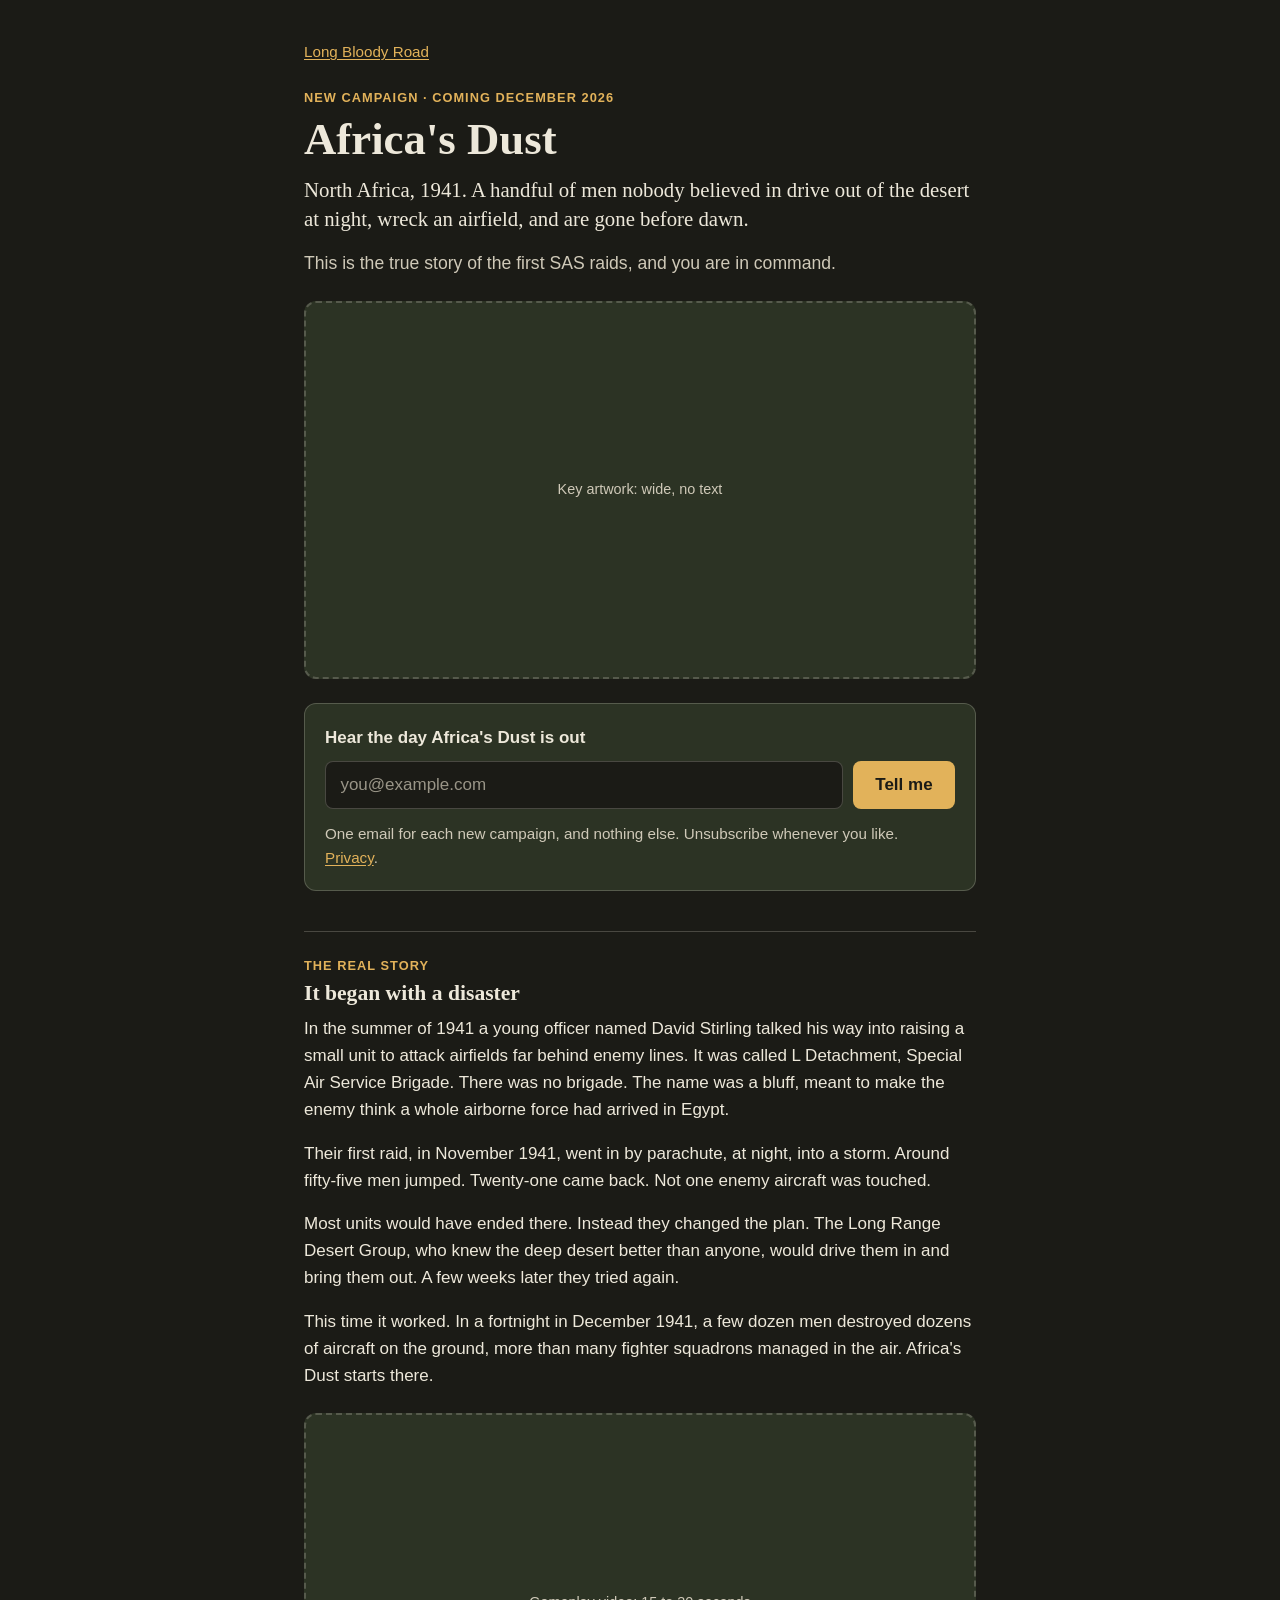
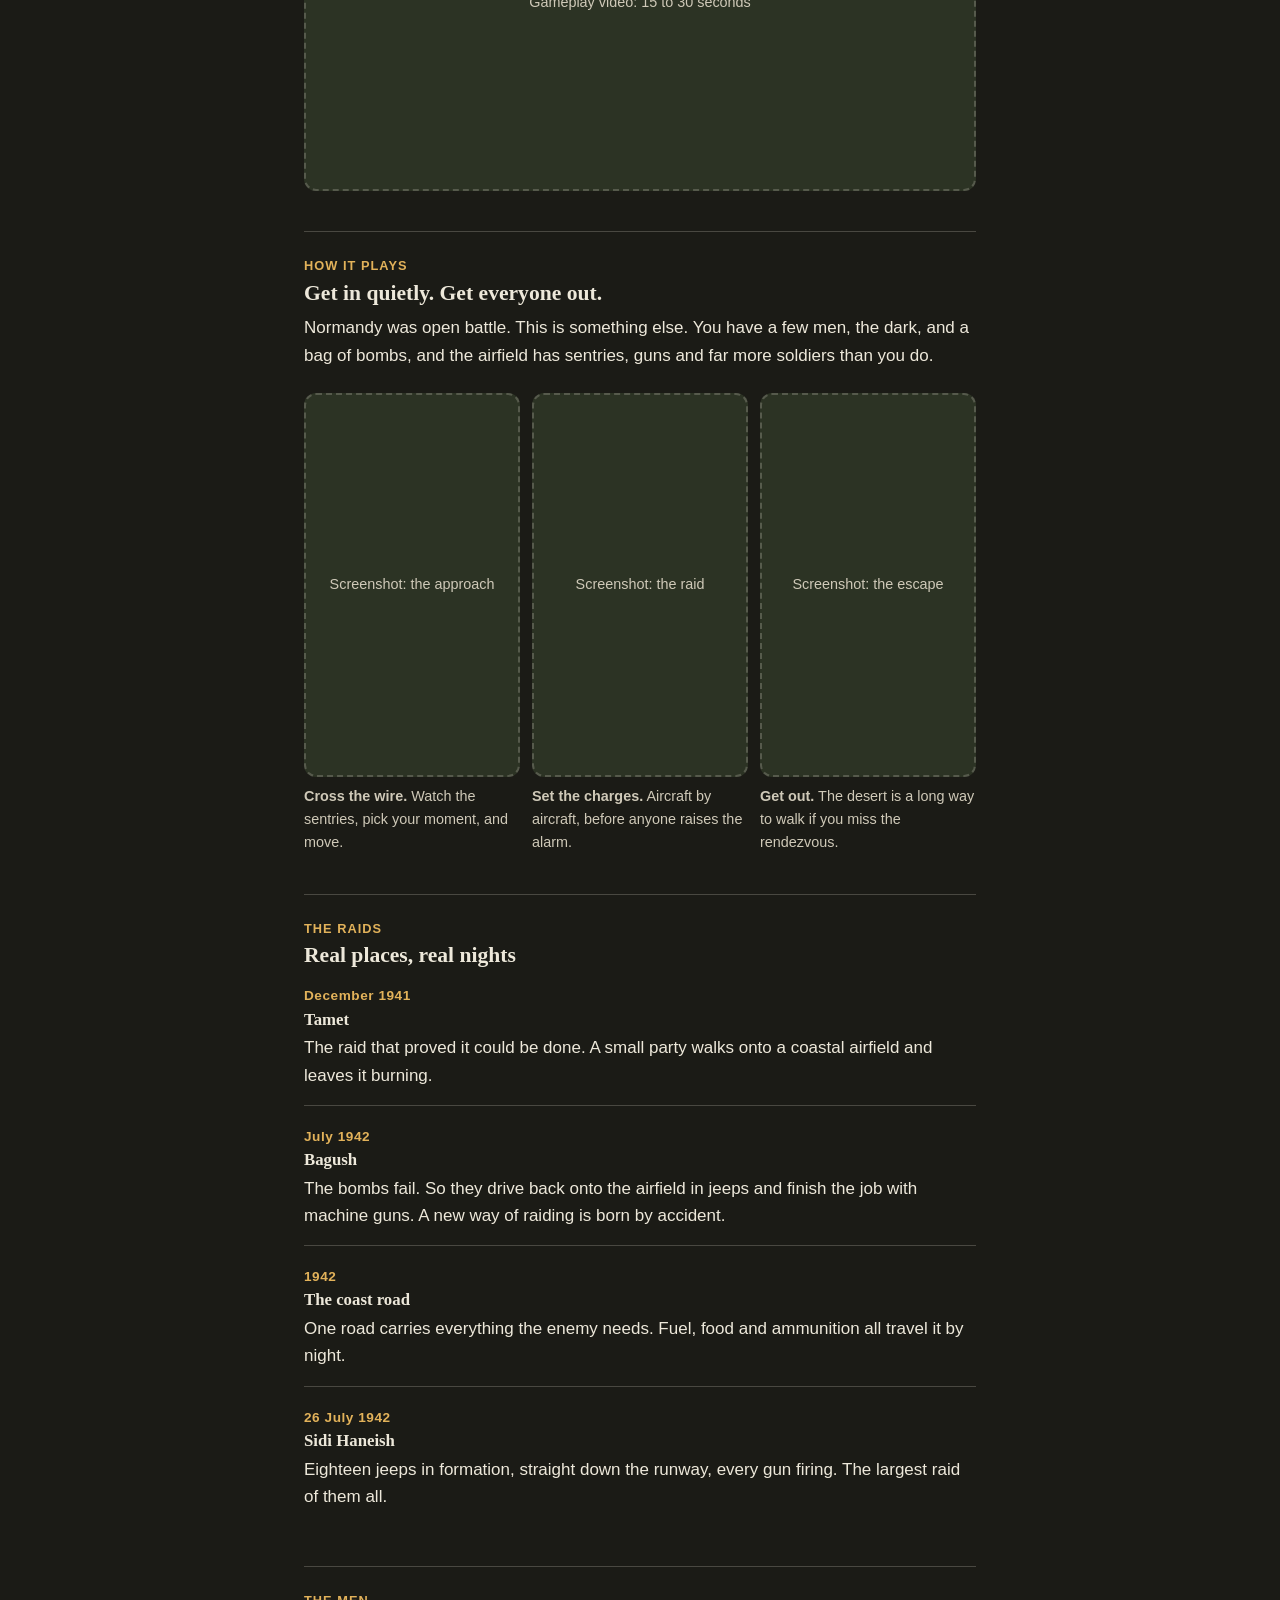
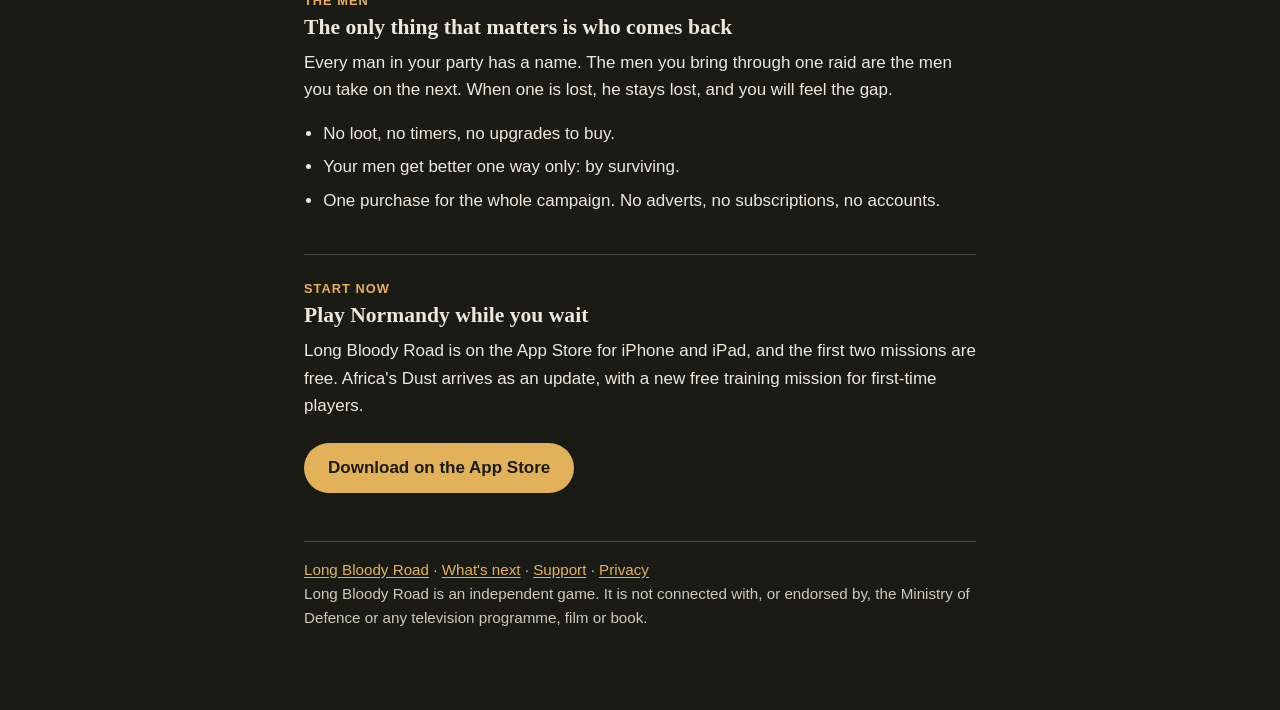
==== africas-dust.html @ db3b76ad "Africa's Dust campaign page, with placeholders for artwork, video and screenshots A page for the cam" ====
<!doctype html>
<html lang="en-GB">
<head>
<meta charset="utf-8">
<meta name="viewport" content="width=device-width, initial-scale=1">
<title>Africa's Dust: the first SAS raids, North Africa 1941 | Long Bloody Road</title>
<meta name="description" content="Africa's Dust is a WW2 tactics campaign for iPhone and iPad. Lead the first SAS raids on desert airfields in North Africa, 1941 to 1942, and bring your men home.">
<meta name="apple-itunes-app" content="app-id=6830581386">
<meta property="og:type" content="website">
<meta property="og:title" content="Africa's Dust: the first SAS raids, North Africa 1941">
<meta property="og:description" content="A WW2 tactics campaign for iPhone and iPad. Cross the desert by night, raid the airfields, and bring your men home.">
<link rel="stylesheet" href="style.css">
</head>
<body class="campaign">
<main>
  <p class="back"><a href="./">Long Bloody Road</a></p>

  <header class="hero">
    <p class="label">New campaign · Coming December 2026</p>
    <h1>Africa's Dust</h1>
    <p class="standfirst">North Africa, 1941. A handful of men nobody believed in drive out of the desert at night, wreck an airfield, and are gone before dawn.</p>
    <p class="lede">This is the true story of the first SAS raids, and you are in command.</p>
  </header>

  <div class="placeholder wide" role="img" aria-label="Placeholder for key artwork">Key artwork: wide, no text</div>

  <form class="signup" action="https://buttondown.com/api/emails/embed-subscribe/longbloodyroad" method="post">
    <label for="email">Hear the day Africa's Dust is out</label>
    <div class="signup-row">
      <input type="email" id="email" name="email" autocomplete="email" placeholder="you@example.com" required>
      <button type="submit">Tell me</button>
    </div>
    <p class="note">One email for each new campaign, and nothing else. Unsubscribe whenever you like. <a href="privacy.html">Privacy</a>.</p>
  </form>

  <section aria-labelledby="story">
    <p class="label">The real story</p>
    <h2 id="story">It began with a disaster</h2>
    <p>In the summer of 1941 a young officer named David Stirling talked his way into raising a small unit to attack airfields far behind enemy lines. It was called L Detachment, Special Air Service Brigade. There was no brigade. The name was a bluff, meant to make the enemy think a whole airborne force had arrived in Egypt.</p>
    <p>Their first raid, in November 1941, went in by parachute, at night, into a storm. Around fifty-five men jumped. Twenty-one came back. Not one enemy aircraft was touched.</p>
    <p>Most units would have ended there. Instead they changed the plan. The Long Range Desert Group, who knew the deep desert better than anyone, would drive them in and bring them out. A few weeks later they tried again.</p>
    <p>This time it worked. In a fortnight in December 1941, a few dozen men destroyed dozens of aircraft on the ground, more than many fighter squadrons managed in the air. Africa's Dust starts there.</p>
  </section>

  <div class="placeholder wide" role="img" aria-label="Placeholder for the gameplay video">Gameplay video: 15 to 30 seconds</div>

  <section aria-labelledby="play">
    <p class="label">How it plays</p>
    <h2 id="play">Get in quietly. Get everyone out.</h2>
    <p>Normandy was open battle. This is something else. You have a few men, the dark, and a bag of bombs, and the airfield has sentries, guns and far more soldiers than you do.</p>
    <div class="shots">
      <figure>
        <div class="placeholder tall" role="img" aria-label="Placeholder for a screenshot of the approach">Screenshot: the approach</div>
        <figcaption><strong>Cross the wire.</strong> Watch the sentries, pick your moment, and move.</figcaption>
      </figure>
      <figure>
        <div class="placeholder tall" role="img" aria-label="Placeholder for a screenshot of the raid">Screenshot: the raid</div>
        <figcaption><strong>Set the charges.</strong> Aircraft by aircraft, before anyone raises the alarm.</figcaption>
      </figure>
      <figure>
        <div class="placeholder tall" role="img" aria-label="Placeholder for a screenshot of the escape">Screenshot: the escape</div>
        <figcaption><strong>Get out.</strong> The desert is a long way to walk if you miss the rendezvous.</figcaption>
      </figure>
    </div>
  </section>

  <section aria-labelledby="raids">
    <p class="label">The raids</p>
    <h2 id="raids">Real places, real nights</h2>
    <ul class="raids">
      <li>
        <span class="when">December 1941</span>
        <h3>Tamet</h3>
        <p>The raid that proved it could be done. A small party walks onto a coastal airfield and leaves it burning.</p>
      </li>
      <li>
        <span class="when">July 1942</span>
        <h3>Bagush</h3>
        <p>The bombs fail. So they drive back onto the airfield in jeeps and finish the job with machine guns. A new way of raiding is born by accident.</p>
      </li>
      <li>
        <span class="when">1942</span>
        <h3>The coast road</h3>
        <p>One road carries everything the enemy needs. Fuel, food and ammunition all travel it by night.</p>
      </li>
      <li>
        <span class="when">26 July 1942</span>
        <h3>Sidi Haneish</h3>
        <p>Eighteen jeeps in formation, straight down the runway, every gun firing. The largest raid of them all.</p>
      </li>
    </ul>
  </section>

  <section aria-labelledby="men">
    <p class="label">The men</p>
    <h2 id="men">The only thing that matters is who comes back</h2>
    <p>Every man in your party has a name. The men you bring through one raid are the men you take on the next. When one is lost, he stays lost, and you will feel the gap.</p>
    <ul class="plain">
      <li>No loot, no timers, no upgrades to buy.</li>
      <li>Your men get better one way only: by surviving.</li>
      <li>One purchase for the whole campaign. No adverts, no subscriptions, no accounts.</li>
    </ul>
  </section>

  <section aria-labelledby="start">
    <p class="label">Start now</p>
    <h2 id="start">Play Normandy while you wait</h2>
    <p>Long Bloody Road is on the App Store for iPhone and iPad, and the first two missions are free. Africa's Dust arrives as an update, with a new free training mission for first-time players.</p>
    <p><a class="cta" href="https://apps.apple.com/app/id6830581386">Download on the App Store</a></p>
  </section>

  <footer>
    <a href="./">Long Bloody Road</a> · <a href="roadmap.html">What's next</a> · <a href="support.html">Support</a> · <a href="privacy.html">Privacy</a>
    <p class="note">Long Bloody Road is an independent game. It is not connected with, or endorsed by, the Ministry of Defence or any television programme, film or book.</p>
  </footer>
</main>
</body>
</html>
---- style.css ----
:root {
  --night: #1b1b16;
  --panel: #2c3324;
  --parchment: #ede8da;
  --parchment-dim: #cfc9b8;
  --brass: #e2b25a;
  --line: rgba(237, 232, 218, 0.22);
}

* { box-sizing: border-box; }

html { -webkit-text-size-adjust: 100%; }

body {
  margin: 0;
  background: var(--night);
  color: var(--parchment);
  font: 17px/1.6 -apple-system, BlinkMacSystemFont, "Segoe UI", Helvetica, Arial, sans-serif;
}

main {
  max-width: 38rem;
  margin: 0 auto;
  padding: 2.5rem 1rem 4rem;
}

h1, h2 {
  font-family: Georgia, "Times New Roman", serif;
  font-weight: 700;
  line-height: 1.2;
}

h1 { font-size: 2rem; margin: 0 0 0.5rem; }

h2 { font-size: 1.2rem; margin: 2rem 0 0.5rem; }

p { margin: 0 0 1rem; }

a { color: var(--brass); text-underline-offset: 0.15em; }

a:focus-visible { outline: 2px solid var(--brass); outline-offset: 3px; border-radius: 2px; }

.date, .back { color: var(--parchment-dim); }

.back { margin-bottom: 1.5rem; font-size: 0.95rem; }

.lede { font-size: 1.1rem; color: var(--parchment-dim); }

.links { list-style: none; padding: 0; margin: 2rem 0 0; display: flex; gap: 1rem; flex-wrap: wrap; }

.links a {
  display: inline-block;
  min-height: 44px;
  padding: 0.6rem 1.2rem;
  border: 1px solid var(--line);
  border-radius: 999px;
  background: var(--panel);
  color: var(--parchment);
  text-decoration: none;
}

.links a:hover, .links a:focus-visible { border-color: var(--brass); }

footer {
  margin-top: 3rem;
  padding-top: 1rem;
  border-top: 1px solid var(--line);
  color: var(--parchment-dim);
  font-size: 0.95rem;
}

h3 {
  font-family: Georgia, "Times New Roman", serif;
  font-size: 1.05rem;
  line-height: 1.3;
  margin: 0 0 0.25rem;
}

.plans { padding-left: 1.4rem; margin: 0 0 1rem; }

.plans li { margin: 0 0 1.25rem; padding-left: 0.25rem; }

.plans li::marker { color: var(--brass); font-family: Georgia, "Times New Roman", serif; font-weight: 700; }

/* Home page */

.hero { margin-bottom: 1rem; }

.hero h1 { font-size: 2.4rem; }

.cta {
  display: inline-block;
  min-height: 44px;
  margin-top: 0.5rem;
  padding: 0.7rem 1.5rem;
  border-radius: 999px;
  background: var(--brass);
  color: var(--night);
  font-weight: 600;
  text-decoration: none;
}

.cta:hover { background: var(--parchment); }

.note { color: var(--parchment-dim); font-size: 0.95rem; }

section { margin-top: 2.5rem; padding-top: 1.5rem; border-top: 1px solid var(--line); }

section h2 { margin-top: 0; font-size: 1.35rem; }

.label {
  margin: 0 0 0.25rem;
  color: var(--brass);
  font-size: 0.8rem;
  font-weight: 600;
  letter-spacing: 0.08em;
  text-transform: uppercase;
}

.signup {
  margin-top: 1.5rem;
  padding: 1.25rem;
  border: 1px solid var(--line);
  border-radius: 12px;
  background: var(--panel);
}

.signup label { display: block; margin-bottom: 0.6rem; font-weight: 600; }

.signup-row { display: flex; gap: 0.6rem; flex-wrap: wrap; }

.signup input {
  flex: 1 1 14rem;
  min-height: 44px;
  padding: 0.6rem 0.9rem;
  border: 1px solid var(--line);
  border-radius: 8px;
  background: var(--night);
  color: var(--parchment);
  font: inherit;
}

.signup input::placeholder { color: var(--parchment-dim); opacity: 0.7; }

.signup button {
  min-height: 44px;
  padding: 0.6rem 1.4rem;
  border: 0;
  border-radius: 8px;
  background: var(--brass);
  color: var(--night);
  font: inherit;
  font-weight: 600;
  cursor: pointer;
}

.signup button:hover { background: var(--parchment); }

.signup input:focus-visible, .signup button:focus-visible, .cta:focus-visible {
  outline: 2px solid var(--brass);
  outline-offset: 3px;
}

.signup .note { margin: 0.8rem 0 0; }

/* Campaign page */

.campaign main { max-width: 44rem; }

.campaign .hero h1 { font-size: 2.8rem; }

.standfirst { font-family: Georgia, "Times New Roman", serif; font-size: 1.3rem; line-height: 1.4; margin: 0.5rem 0 1rem; }

.placeholder {
  display: flex;
  align-items: center;
  justify-content: center;
  margin: 1.5rem 0;
  padding: 1rem;
  border: 2px dashed var(--line);
  border-radius: 12px;
  background: var(--panel);
  color: var(--parchment-dim);
  font-size: 0.9rem;
  text-align: center;
}

.placeholder.wide { aspect-ratio: 16 / 9; }

.placeholder.tall { aspect-ratio: 9 / 16; margin: 0; }

.shots { display: grid; grid-template-columns: repeat(3, minmax(0, 1fr)); gap: 0.75rem; margin: 1.5rem 0; }

.shots figure { margin: 0; }

.shots figcaption { margin-top: 0.5rem; color: var(--parchment-dim); font-size: 0.9rem; }

@media (max-width: 520px) { .shots { grid-template-columns: 1fr; } .placeholder.tall { aspect-ratio: 4 / 3; } }

.raids { list-style: none; margin: 0; padding: 0; }

.raids li { padding: 1rem 0; border-top: 1px solid var(--line); }

.raids li:first-child { border-top: 0; padding-top: 0.25rem; }

.raids .when { color: var(--brass); font-size: 0.85rem; font-weight: 600; letter-spacing: 0.04em; }

.raids p { margin: 0.25rem 0 0; }

.plain { padding-left: 1.2rem; margin: 0 0 1rem; }

.plain li { margin-bottom: 0.4rem; }
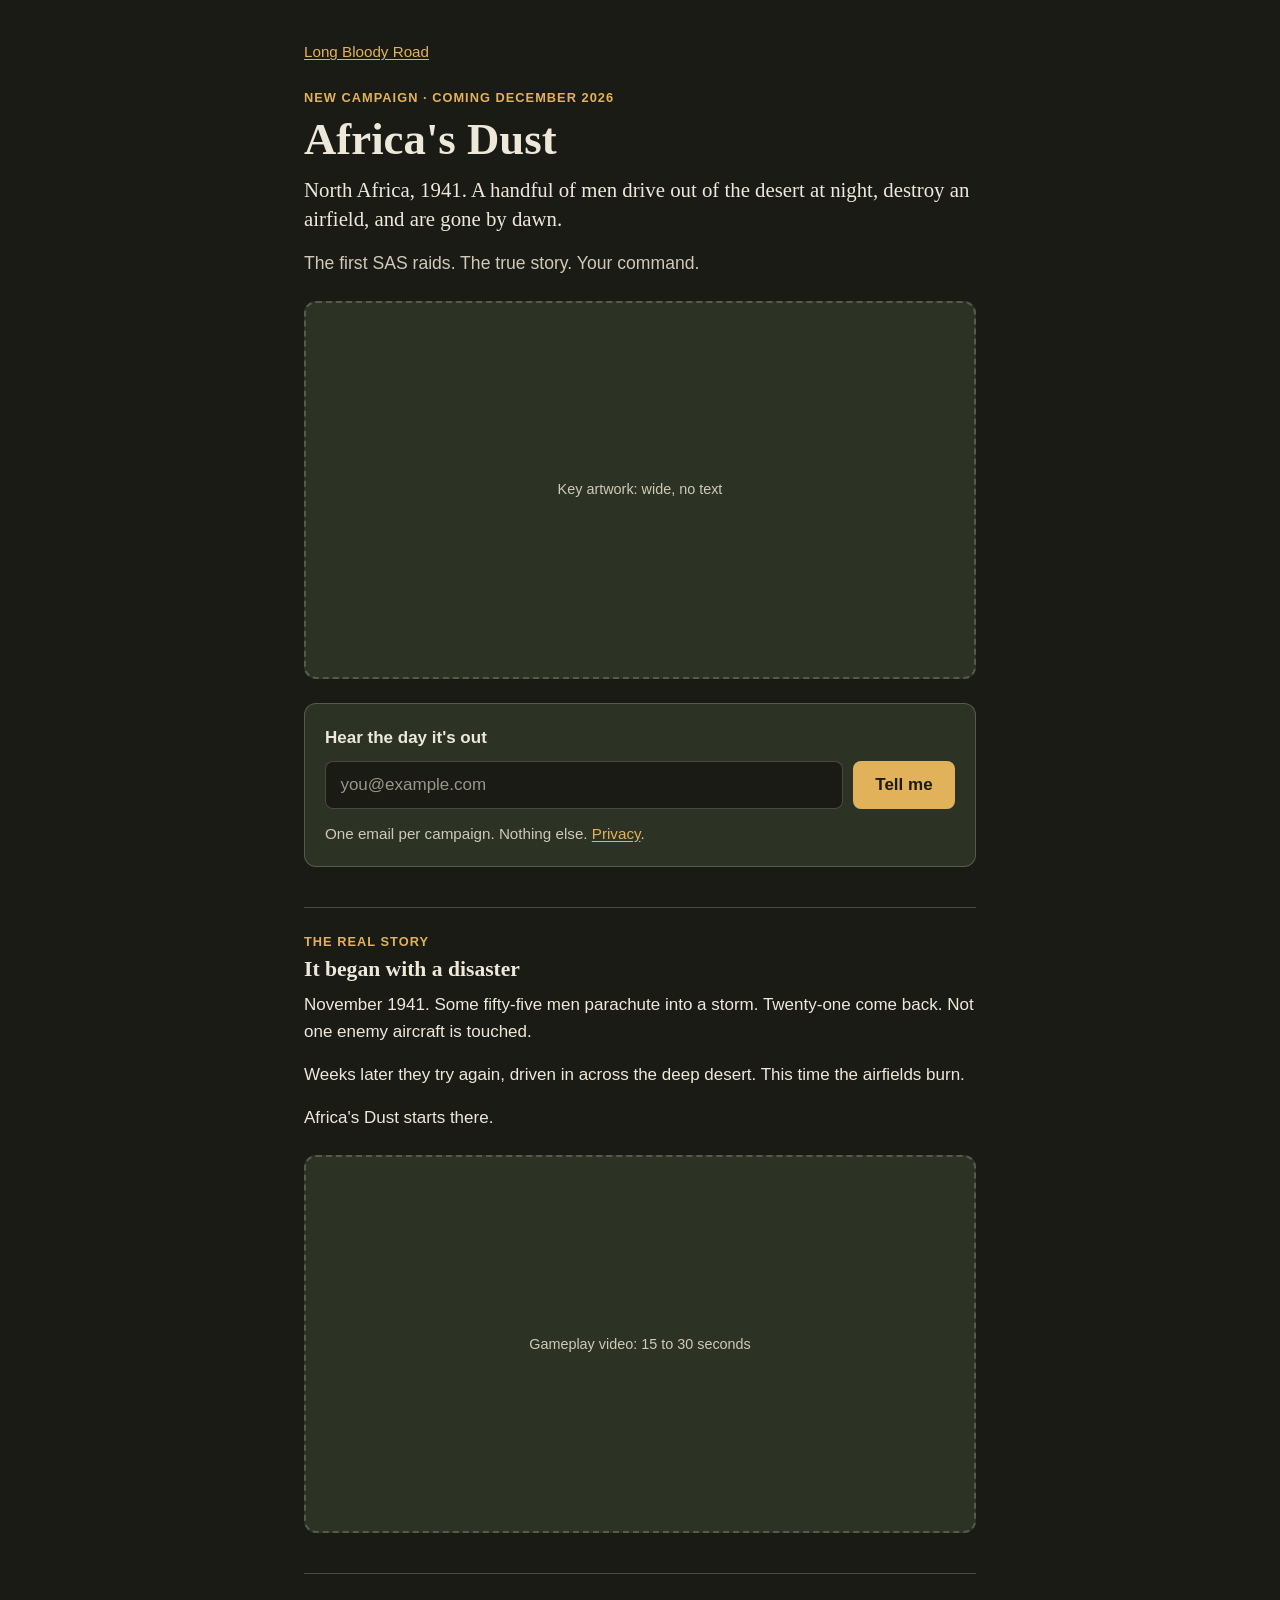
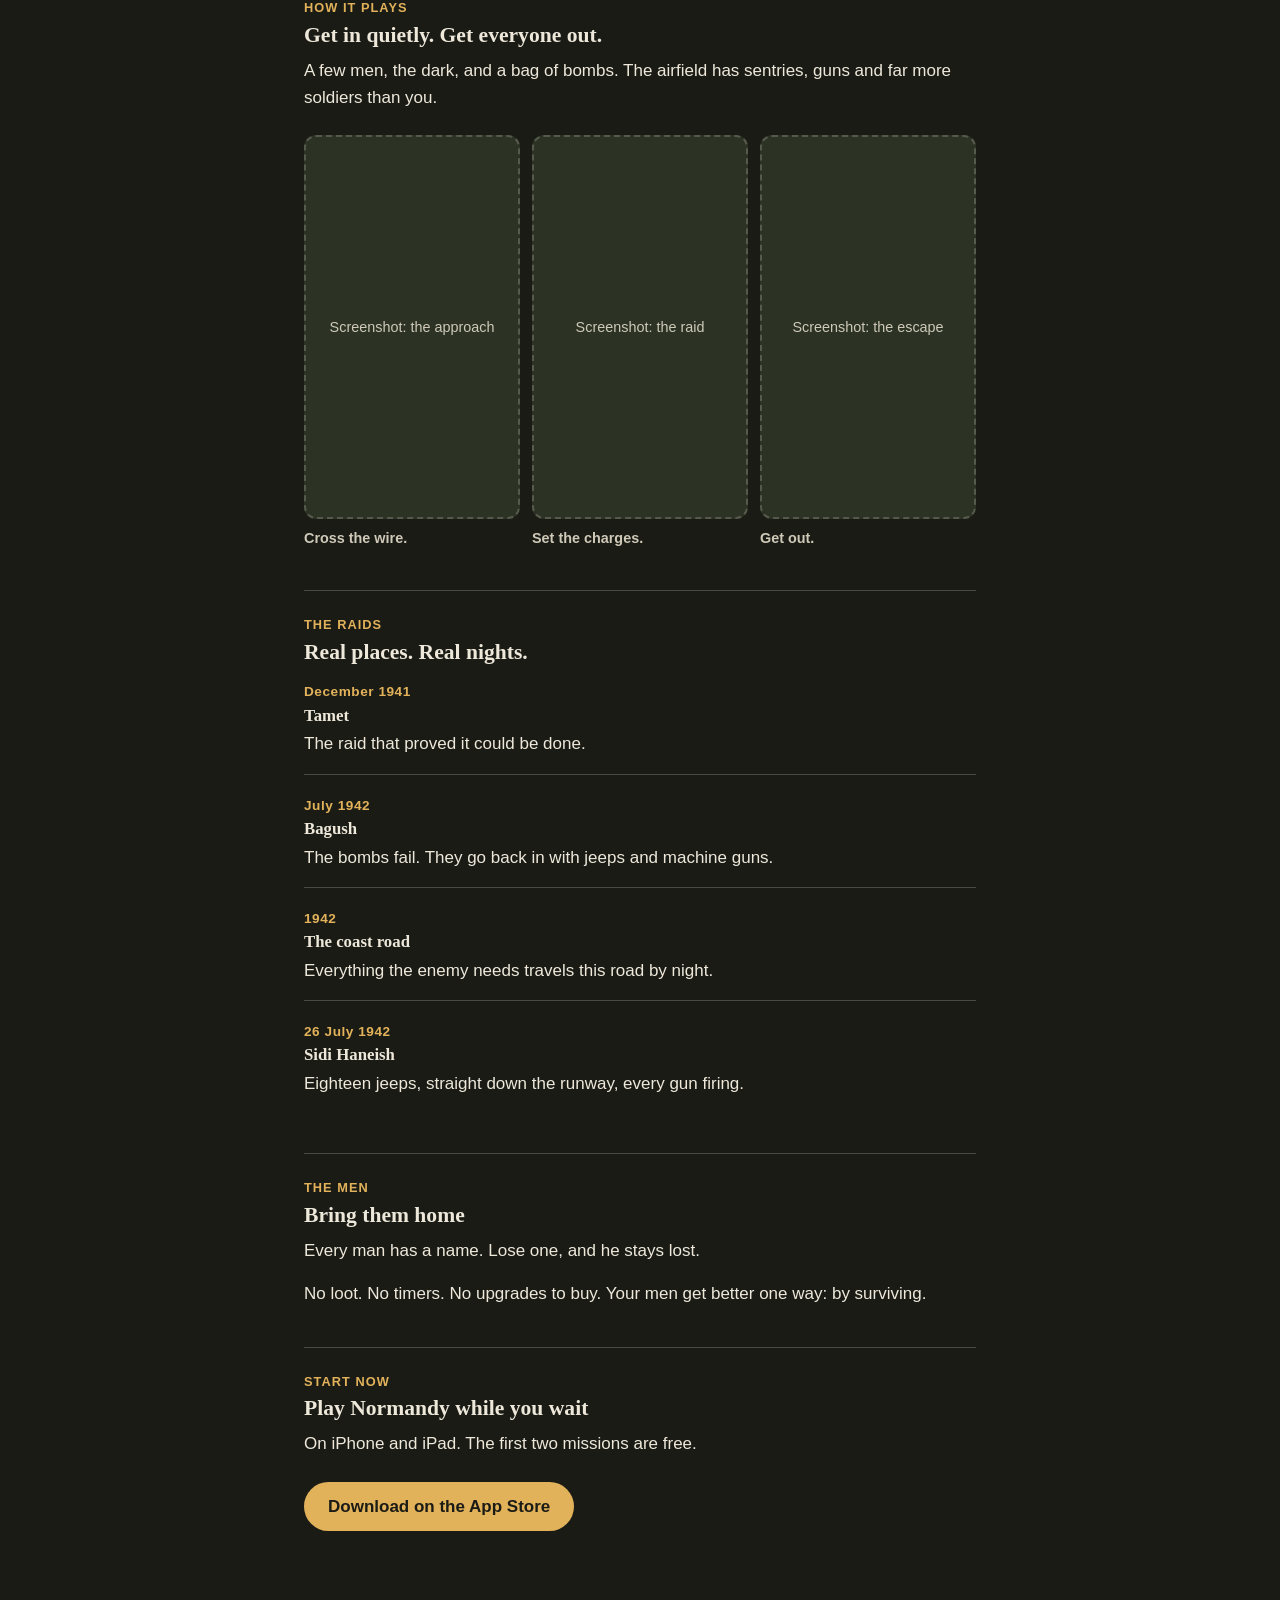
==== commit 81e724df: "Campaign page: shorter copy, no footer Co-Authored-By: Claude Fable 5.2 <noreply@anthropic.com> Clau" ====
--- a/africas-dust.html
+++ b/africas-dust.html
@@ -18,28 +18,27 @@
   <header class="hero">
     <p class="label">New campaign · Coming December 2026</p>
     <h1>Africa's Dust</h1>
-    <p class="standfirst">North Africa, 1941. A handful of men nobody believed in drive out of the desert at night, wreck an airfield, and are gone before dawn.</p>
-    <p class="lede">This is the true story of the first SAS raids, and you are in command.</p>
+    <p class="standfirst">North Africa, 1941. A handful of men drive out of the desert at night, destroy an airfield, and are gone by dawn.</p>
+    <p class="lede">The first SAS raids. The true story. Your command.</p>
   </header>
 
   <div class="placeholder wide" role="img" aria-label="Placeholder for key artwork">Key artwork: wide, no text</div>
 
   <form class="signup" action="https://buttondown.com/api/emails/embed-subscribe/longbloodyroad" method="post">
-    <label for="email">Hear the day Africa's Dust is out</label>
+    <label for="email">Hear the day it's out</label>
     <div class="signup-row">
       <input type="email" id="email" name="email" autocomplete="email" placeholder="you@example.com" required>
       <button type="submit">Tell me</button>
     </div>
-    <p class="note">One email for each new campaign, and nothing else. Unsubscribe whenever you like. <a href="privacy.html">Privacy</a>.</p>
+    <p class="note">One email per campaign. Nothing else. <a href="privacy.html">Privacy</a>.</p>
   </form>
 
   <section aria-labelledby="story">
     <p class="label">The real story</p>
     <h2 id="story">It began with a disaster</h2>
-    <p>In the summer of 1941 a young officer named David Stirling talked his way into raising a small unit to attack airfields far behind enemy lines. It was called L Detachment, Special Air Service Brigade. There was no brigade. The name was a bluff, meant to make the enemy think a whole airborne force had arrived in Egypt.</p>
-    <p>Their first raid, in November 1941, went in by parachute, at night, into a storm. Around fifty-five men jumped. Twenty-one came back. Not one enemy aircraft was touched.</p>
-    <p>Most units would have ended there. Instead they changed the plan. The Long Range Desert Group, who knew the deep desert better than anyone, would drive them in and bring them out. A few weeks later they tried again.</p>
-    <p>This time it worked. In a fortnight in December 1941, a few dozen men destroyed dozens of aircraft on the ground, more than many fighter squadrons managed in the air. Africa's Dust starts there.</p>
+    <p>November 1941. Some fifty-five men parachute into a storm. Twenty-one come back. Not one enemy aircraft is touched.</p>
+    <p>Weeks later they try again, driven in across the deep desert. This time the airfields burn.</p>
+    <p>Africa's Dust starts there.</p>
   </section>
 
   <div class="placeholder wide" role="img" aria-label="Placeholder for the gameplay video">Gameplay video: 15 to 30 seconds</div>
@@ -47,72 +46,63 @@
   <section aria-labelledby="play">
     <p class="label">How it plays</p>
     <h2 id="play">Get in quietly. Get everyone out.</h2>
-    <p>Normandy was open battle. This is something else. You have a few men, the dark, and a bag of bombs, and the airfield has sentries, guns and far more soldiers than you do.</p>
+    <p>A few men, the dark, and a bag of bombs. The airfield has sentries, guns and far more soldiers than you.</p>
     <div class="shots">
       <figure>
         <div class="placeholder tall" role="img" aria-label="Placeholder for a screenshot of the approach">Screenshot: the approach</div>
-        <figcaption><strong>Cross the wire.</strong> Watch the sentries, pick your moment, and move.</figcaption>
+        <figcaption><strong>Cross the wire.</strong></figcaption>
       </figure>
       <figure>
         <div class="placeholder tall" role="img" aria-label="Placeholder for a screenshot of the raid">Screenshot: the raid</div>
-        <figcaption><strong>Set the charges.</strong> Aircraft by aircraft, before anyone raises the alarm.</figcaption>
+        <figcaption><strong>Set the charges.</strong></figcaption>
       </figure>
       <figure>
         <div class="placeholder tall" role="img" aria-label="Placeholder for a screenshot of the escape">Screenshot: the escape</div>
-        <figcaption><strong>Get out.</strong> The desert is a long way to walk if you miss the rendezvous.</figcaption>
+        <figcaption><strong>Get out.</strong></figcaption>
       </figure>
     </div>
   </section>
 
   <section aria-labelledby="raids">
     <p class="label">The raids</p>
-    <h2 id="raids">Real places, real nights</h2>
+    <h2 id="raids">Real places. Real nights.</h2>
     <ul class="raids">
       <li>
         <span class="when">December 1941</span>
         <h3>Tamet</h3>
-        <p>The raid that proved it could be done. A small party walks onto a coastal airfield and leaves it burning.</p>
+        <p>The raid that proved it could be done.</p>
       </li>
       <li>
         <span class="when">July 1942</span>
         <h3>Bagush</h3>
-        <p>The bombs fail. So they drive back onto the airfield in jeeps and finish the job with machine guns. A new way of raiding is born by accident.</p>
+        <p>The bombs fail. They go back in with jeeps and machine guns.</p>
       </li>
       <li>
         <span class="when">1942</span>
         <h3>The coast road</h3>
-        <p>One road carries everything the enemy needs. Fuel, food and ammunition all travel it by night.</p>
+        <p>Everything the enemy needs travels this road by night.</p>
       </li>
       <li>
         <span class="when">26 July 1942</span>
         <h3>Sidi Haneish</h3>
-        <p>Eighteen jeeps in formation, straight down the runway, every gun firing. The largest raid of them all.</p>
+        <p>Eighteen jeeps, straight down the runway, every gun firing.</p>
       </li>
     </ul>
   </section>
 
   <section aria-labelledby="men">
     <p class="label">The men</p>
-    <h2 id="men">The only thing that matters is who comes back</h2>
-    <p>Every man in your party has a name. The men you bring through one raid are the men you take on the next. When one is lost, he stays lost, and you will feel the gap.</p>
-    <ul class="plain">
-      <li>No loot, no timers, no upgrades to buy.</li>
-      <li>Your men get better one way only: by surviving.</li>
-      <li>One purchase for the whole campaign. No adverts, no subscriptions, no accounts.</li>
-    </ul>
+    <h2 id="men">Bring them home</h2>
+    <p>Every man has a name. Lose one, and he stays lost.</p>
+    <p>No loot. No timers. No upgrades to buy. Your men get better one way: by surviving.</p>
   </section>
 
   <section aria-labelledby="start">
     <p class="label">Start now</p>
     <h2 id="start">Play Normandy while you wait</h2>
-    <p>Long Bloody Road is on the App Store for iPhone and iPad, and the first two missions are free. Africa's Dust arrives as an update, with a new free training mission for first-time players.</p>
+    <p>On iPhone and iPad. The first two missions are free.</p>
     <p><a class="cta" href="https://apps.apple.com/app/id6830581386">Download on the App Store</a></p>
   </section>
-
-  <footer>
-    <a href="./">Long Bloody Road</a> · <a href="roadmap.html">What's next</a> · <a href="support.html">Support</a> · <a href="privacy.html">Privacy</a>
-    <p class="note">Long Bloody Road is an independent game. It is not connected with, or endorsed by, the Ministry of Defence or any television programme, film or book.</p>
-  </footer>
 </main>
 </body>
 </html>
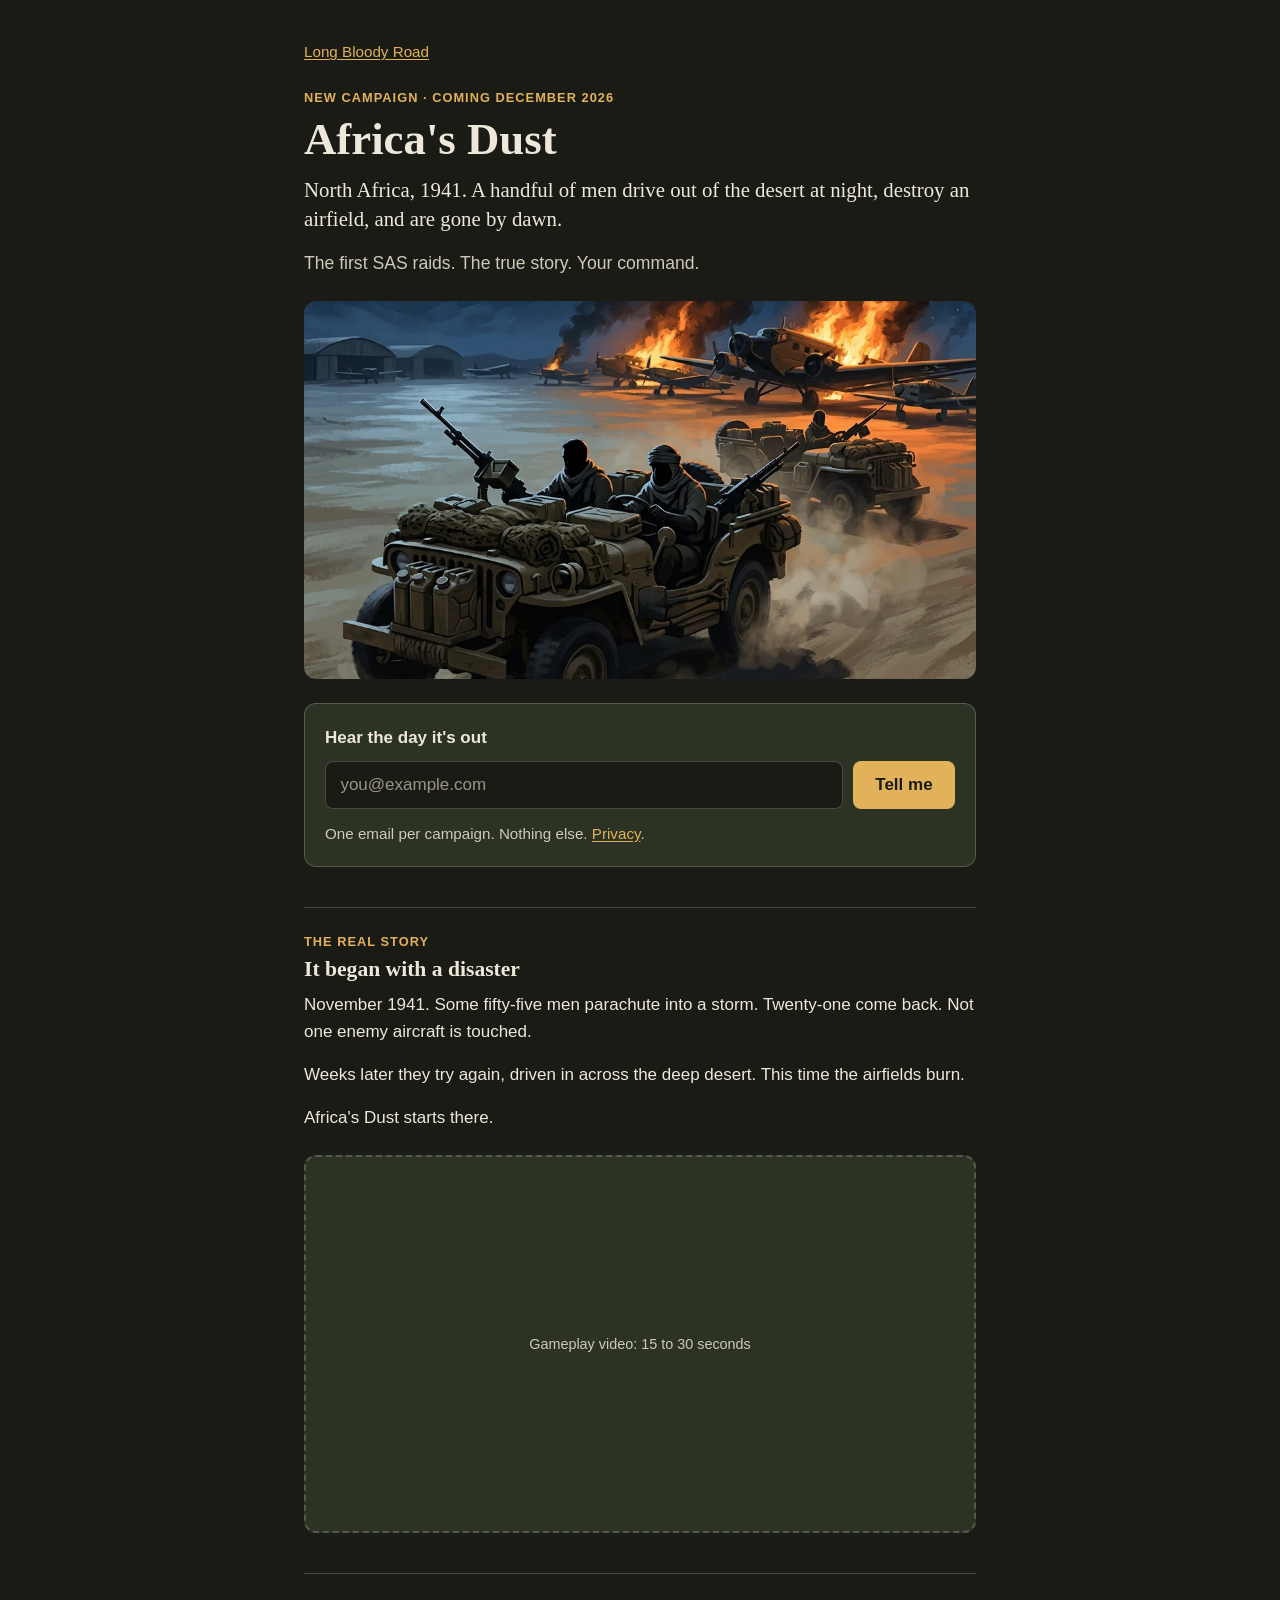
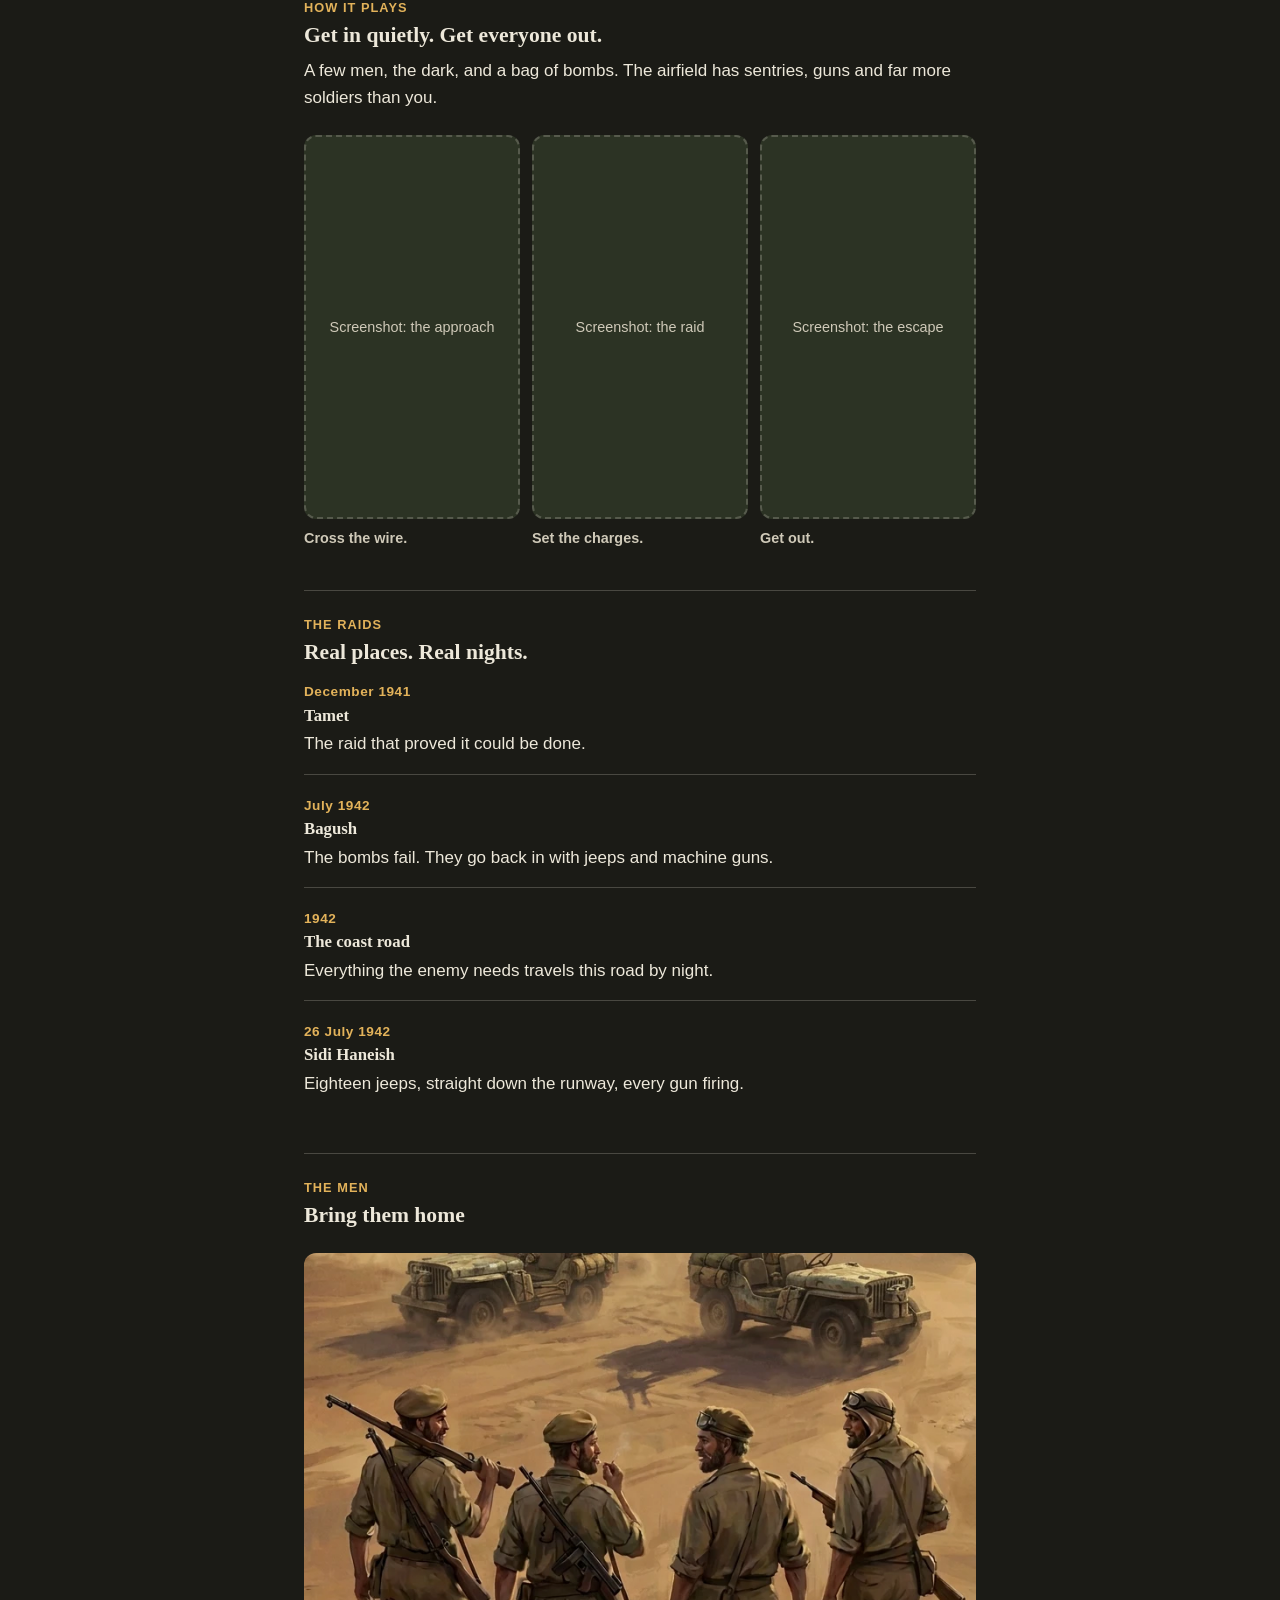
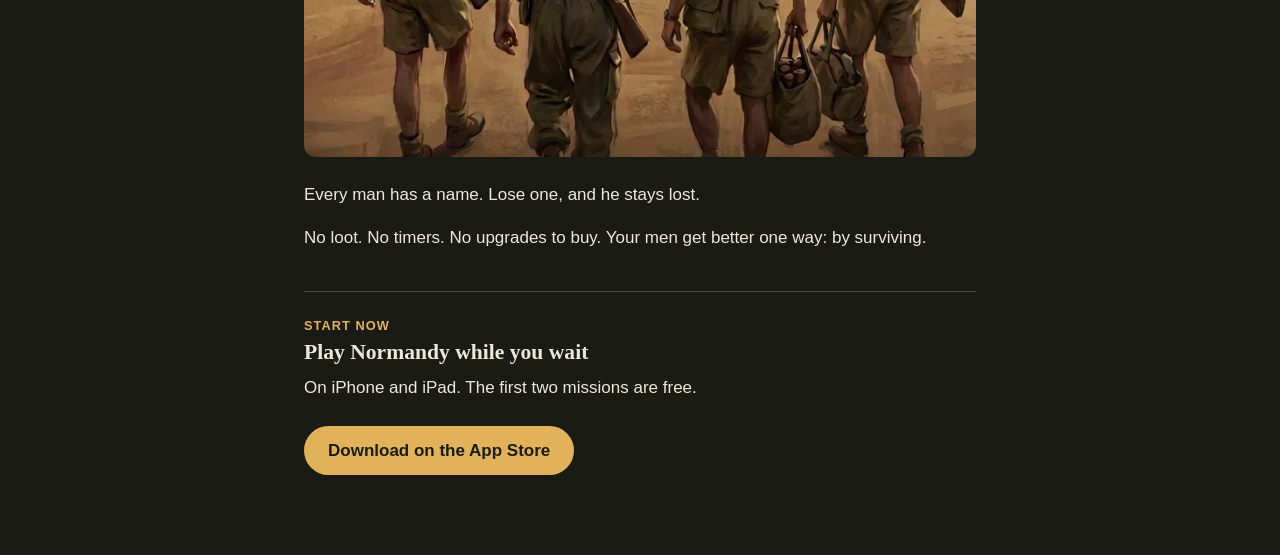
==== commit 839825e5: "Campaign page: the night raid and the men artwork in place The key artwork slot now holds the night " ====
--- a/africas-dust.html
+++ b/africas-dust.html
@@ -8,6 +8,7 @@
 <meta name="apple-itunes-app" content="app-id=6830581386">
 <meta property="og:type" content="website">
 <meta property="og:title" content="Africa's Dust: the first SAS raids, North Africa 1941">
+<meta property="og:image" content="https://longbloodyroad.com/art/night-raid.webp">
 <meta property="og:description" content="A WW2 tactics campaign for iPhone and iPad. Cross the desert by night, raid the airfields, and bring your men home.">
 <link rel="stylesheet" href="style.css">
 </head>
@@ -22,7 +23,7 @@
     <p class="lede">The first SAS raids. The true story. Your command.</p>
   </header>
 
-  <div class="placeholder wide" role="img" aria-label="Placeholder for key artwork">Key artwork: wide, no text</div>
+  <img class="art wide" src="art/night-raid.webp" width="1024" height="1024" alt="Painting of two jeeps with mounted machine guns driving away from burning aircraft on a desert airfield at night.">
 
   <form class="signup" action="https://buttondown.com/api/emails/embed-subscribe/longbloodyroad" method="post">
     <label for="email">Hear the day it's out</label>
@@ -93,6 +94,7 @@
   <section aria-labelledby="men">
     <p class="label">The men</p>
     <h2 id="men">Bring them home</h2>
+    <img class="art men" src="art/the-men.webp" width="768" height="1376" loading="lazy" alt="Painting of four soldiers in desert kit walking towards two jeeps at dusk, seen from behind.">
     <p>Every man has a name. Lose one, and he stays lost.</p>
     <p>No loot. No timers. No upgrades to buy. Your men get better one way: by surviving.</p>
   </section>
--- a/style.css
+++ b/style.css
@@ -210,3 +210,9 @@
 .plain { padding-left: 1.2rem; margin: 0 0 1rem; }
 
 .plain li { margin-bottom: 0.4rem; }
+
+.art { display: block; width: 100%; height: auto; margin: 1.5rem 0; border-radius: 12px; object-fit: cover; }
+
+.art.wide { aspect-ratio: 16 / 9; object-position: 50% 62%; }
+
+.art.men { aspect-ratio: 4 / 3; object-position: 50% 48%; }
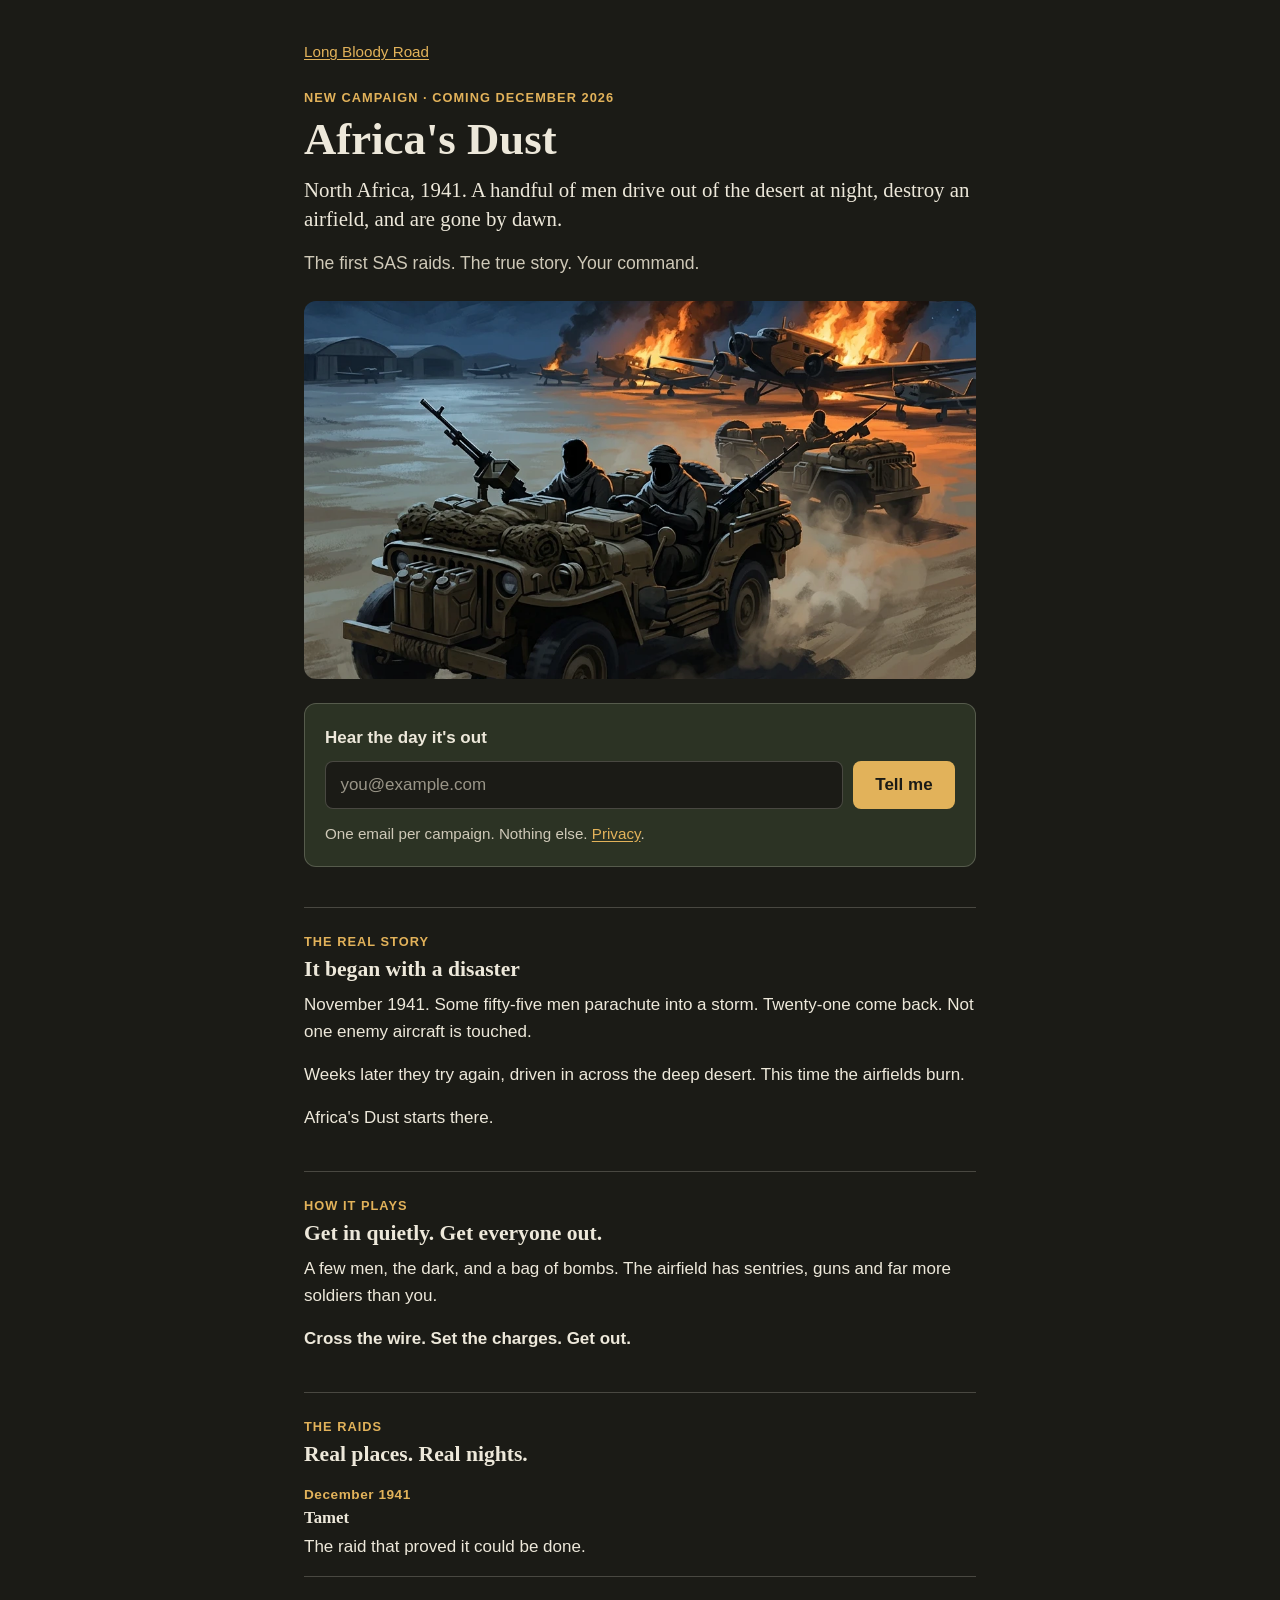
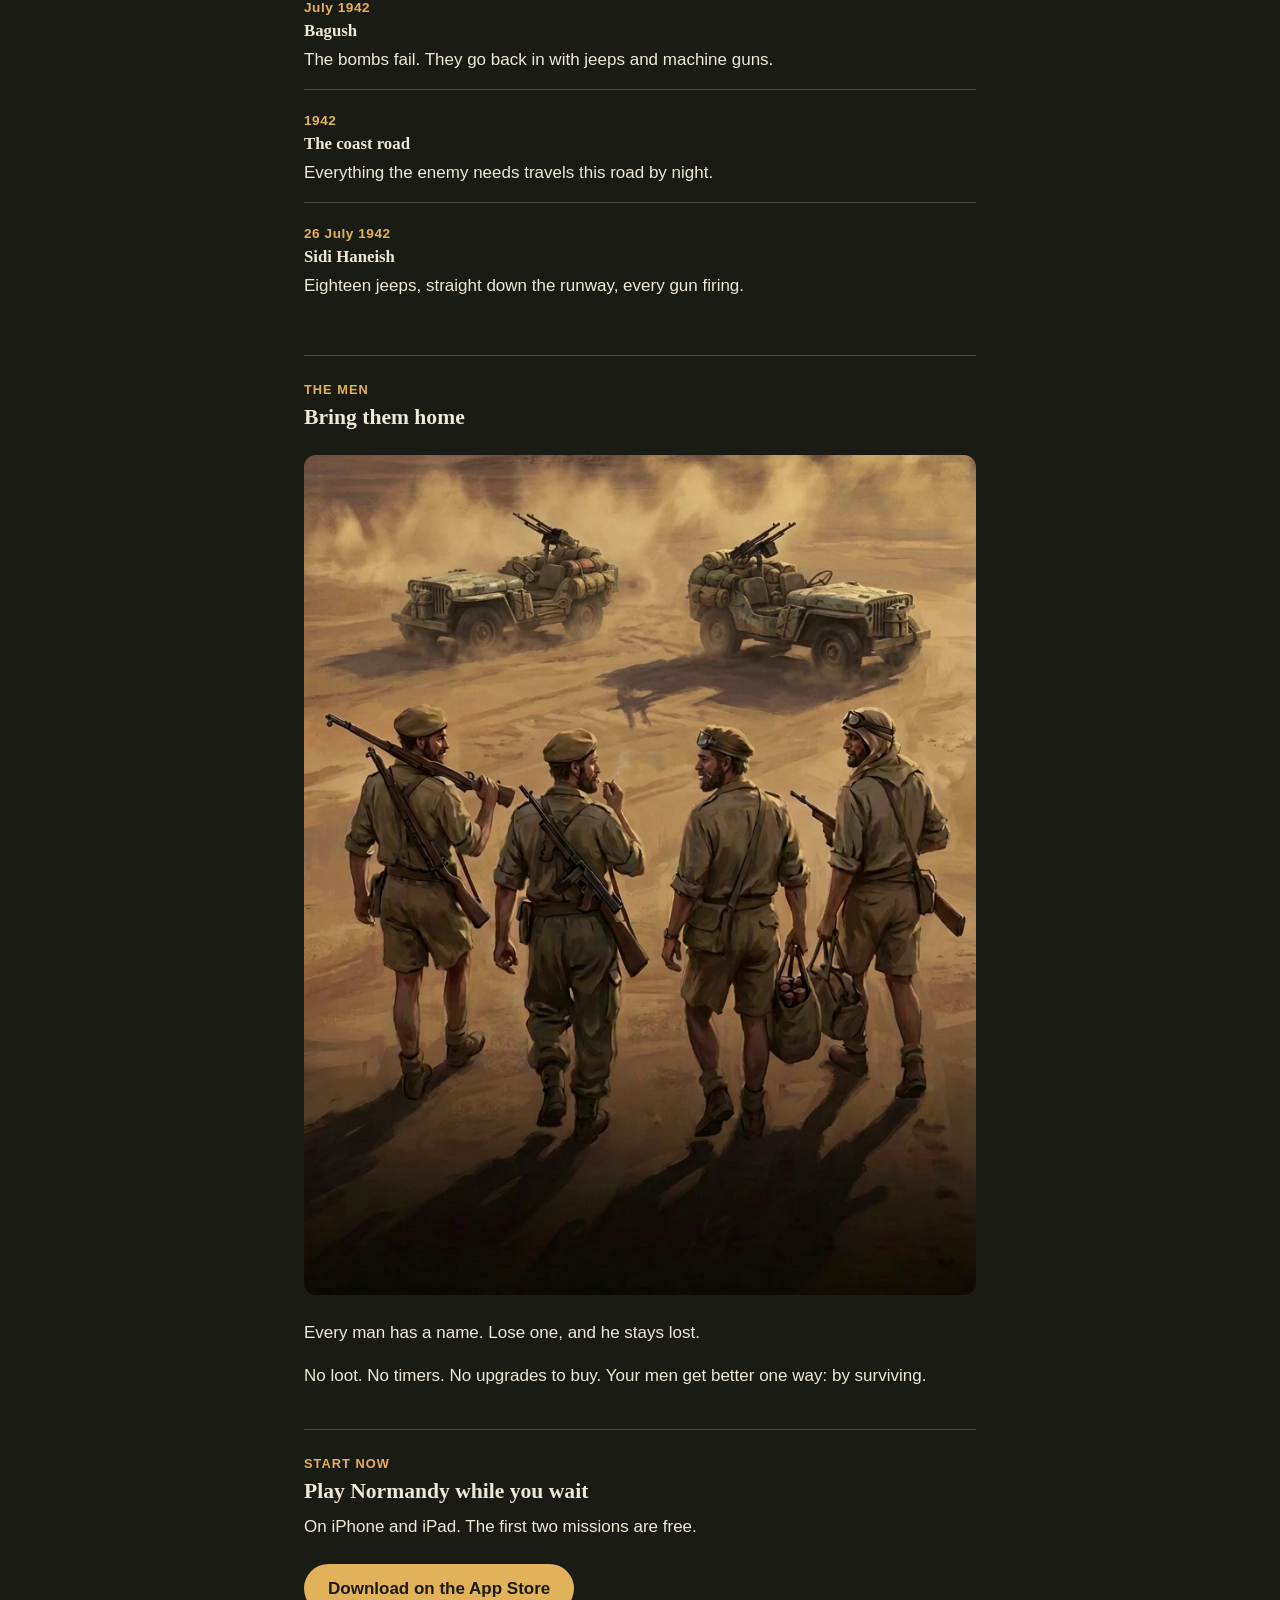
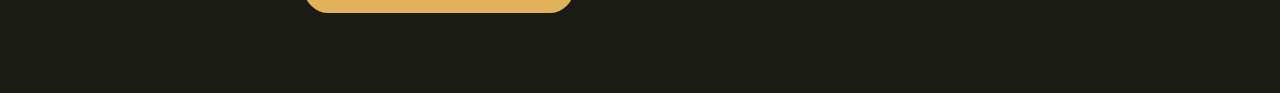
==== commit c28dbe34: "Campaign page: placeholders removed so it can go live The video and screenshot blocks come out until" ====
--- a/africas-dust.html
+++ b/africas-dust.html
@@ -42,26 +42,11 @@
     <p>Africa's Dust starts there.</p>
   </section>
 
-  <div class="placeholder wide" role="img" aria-label="Placeholder for the gameplay video">Gameplay video: 15 to 30 seconds</div>
-
   <section aria-labelledby="play">
     <p class="label">How it plays</p>
     <h2 id="play">Get in quietly. Get everyone out.</h2>
     <p>A few men, the dark, and a bag of bombs. The airfield has sentries, guns and far more soldiers than you.</p>
-    <div class="shots">
-      <figure>
-        <div class="placeholder tall" role="img" aria-label="Placeholder for a screenshot of the approach">Screenshot: the approach</div>
-        <figcaption><strong>Cross the wire.</strong></figcaption>
-      </figure>
-      <figure>
-        <div class="placeholder tall" role="img" aria-label="Placeholder for a screenshot of the raid">Screenshot: the raid</div>
-        <figcaption><strong>Set the charges.</strong></figcaption>
-      </figure>
-      <figure>
-        <div class="placeholder tall" role="img" aria-label="Placeholder for a screenshot of the escape">Screenshot: the escape</div>
-        <figcaption><strong>Get out.</strong></figcaption>
-      </figure>
-    </div>
+    <p><strong>Cross the wire. Set the charges. Get out.</strong></p>
   </section>
 
   <section aria-labelledby="raids">
--- a/style.css
+++ b/style.css
@@ -215,4 +215,4 @@
 
 .art.wide { aspect-ratio: 16 / 9; object-position: 50% 62%; }
 
-.art.men { aspect-ratio: 4 / 3; object-position: 50% 48%; }
+.art.men { aspect-ratio: 4 / 5; object-position: 50% 60%; }
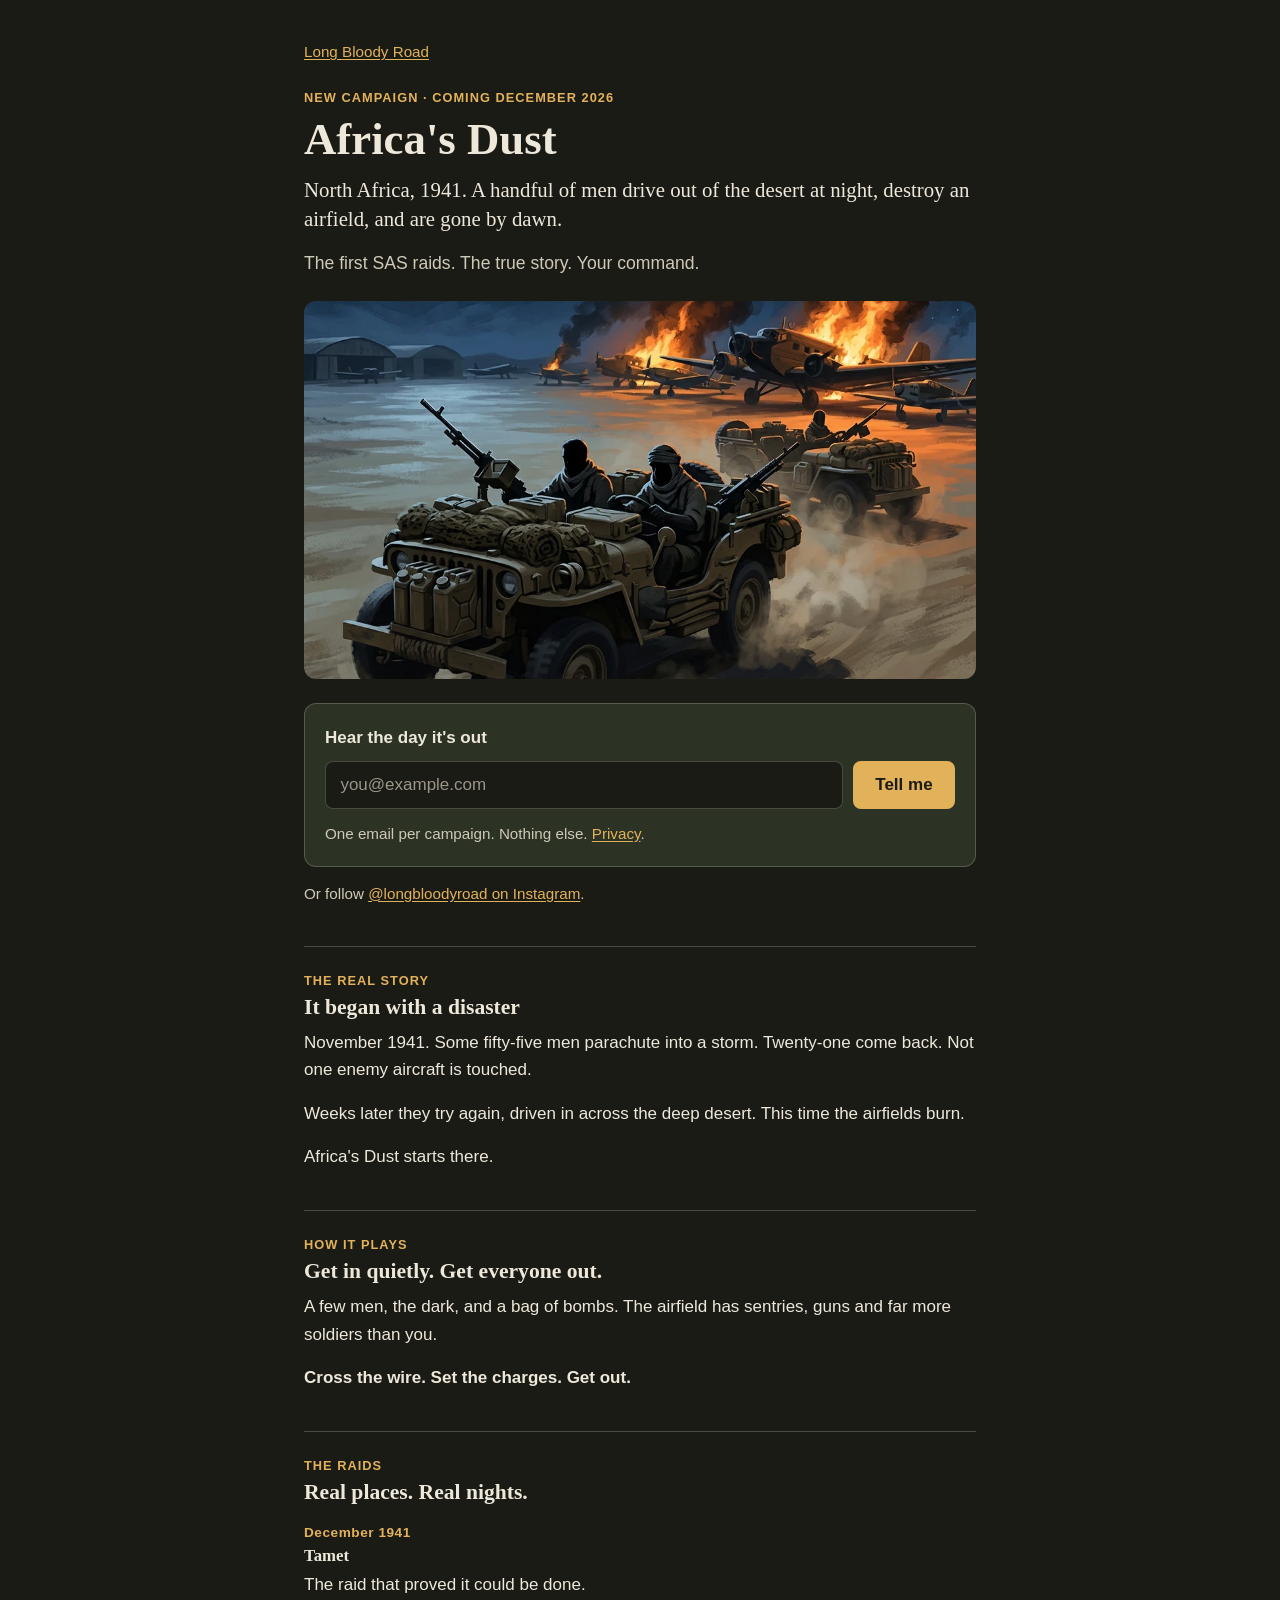
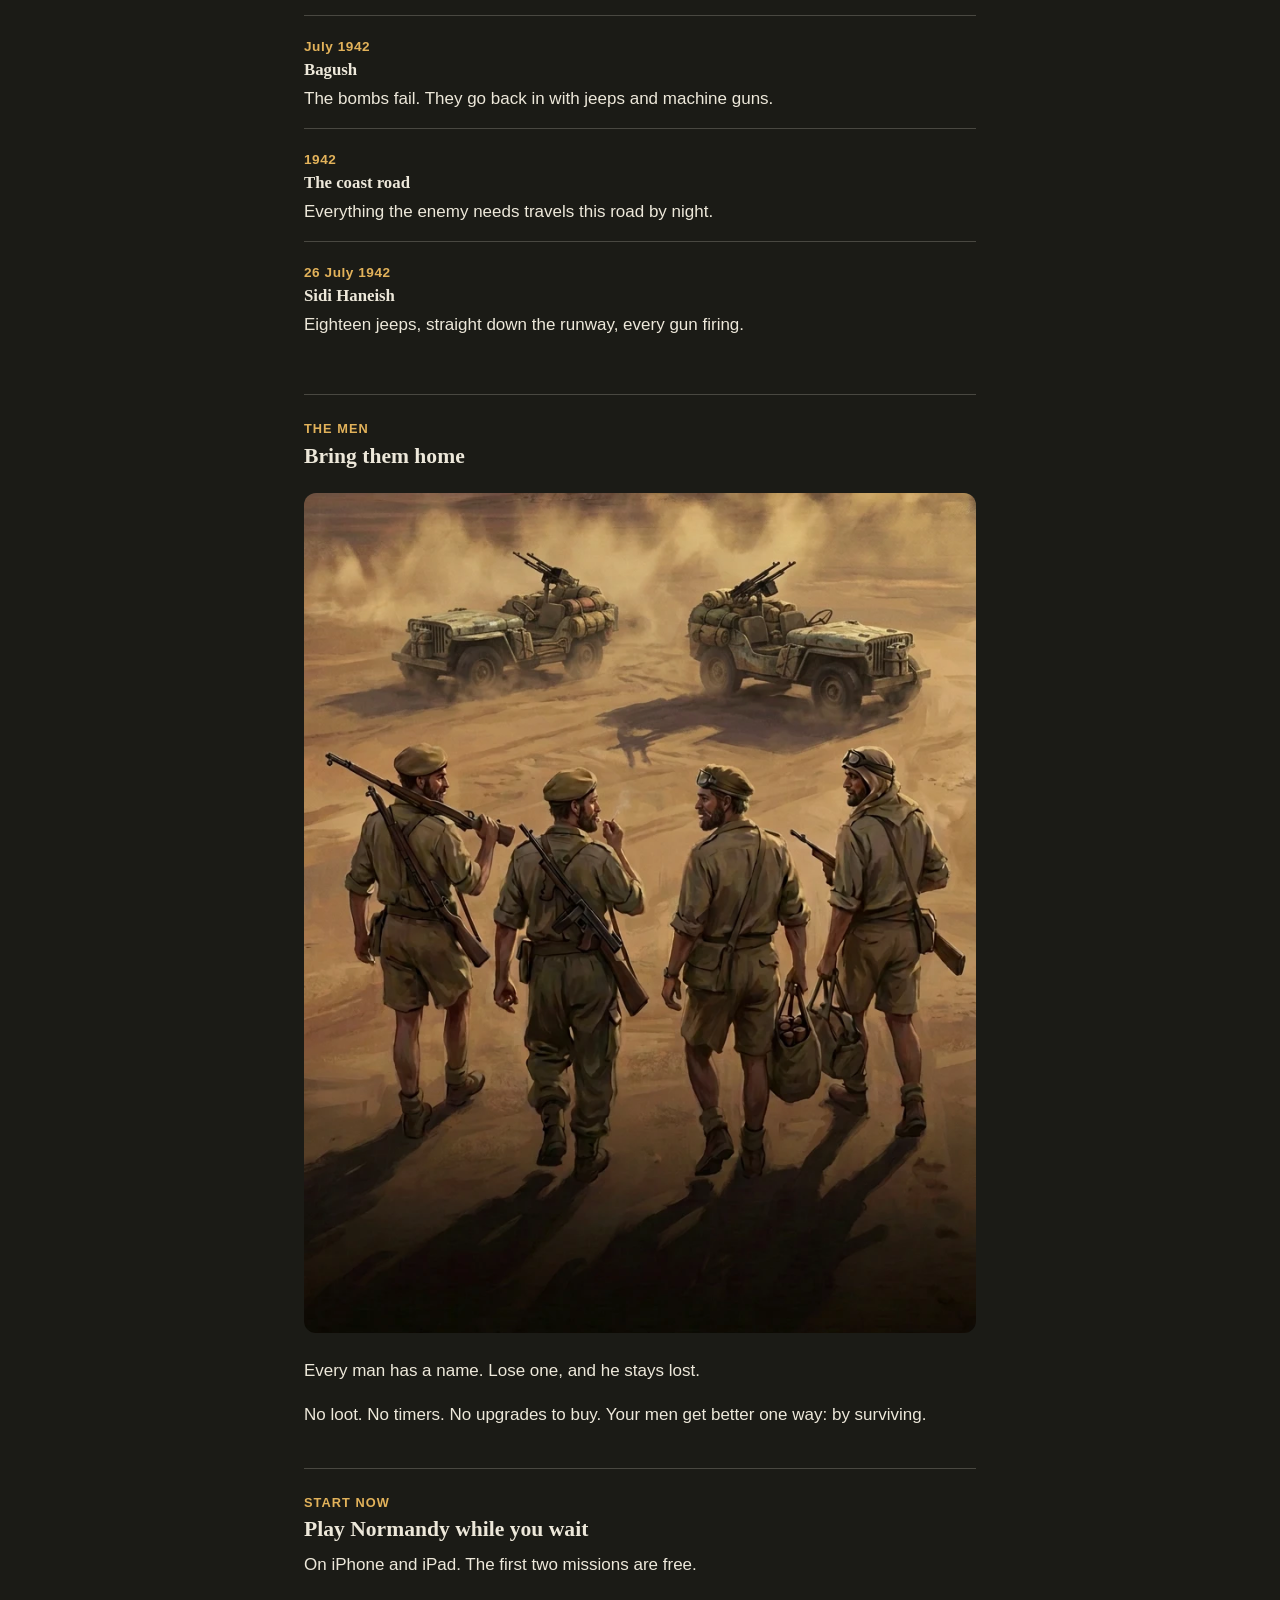
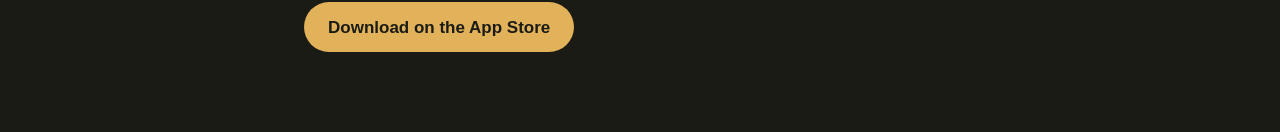
==== commit 7603377e: "Instagram links on the campaign, roadmap and support pages, and in the home page footer Co-Authored-" ====
--- a/africas-dust.html
+++ b/africas-dust.html
@@ -33,6 +33,7 @@
     </div>
     <p class="note">One email per campaign. Nothing else. <a href="privacy.html">Privacy</a>.</p>
   </form>
+  <p class="note follow">Or follow <a href="https://www.instagram.com/longbloodyroad/">@longbloodyroad on Instagram</a>.</p>
 
   <section aria-labelledby="story">
     <p class="label">The real story</p>
--- a/style.css
+++ b/style.css
@@ -216,3 +216,13 @@
 .art.wide { aspect-ratio: 16 / 9; object-position: 50% 62%; }
 
 .art.men { aspect-ratio: 4 / 5; object-position: 50% 60%; }
+
+.art.lane { aspect-ratio: 1 / 1; object-position: 50% 24%; }
+
+a > .art { transition: opacity 0.15s; }
+
+a:hover > .art, a:focus-visible > .art { opacity: 0.88; }
+
+.raids + p { margin-top: 1.25rem; }
+
+.follow { margin-top: 0.9rem; }
